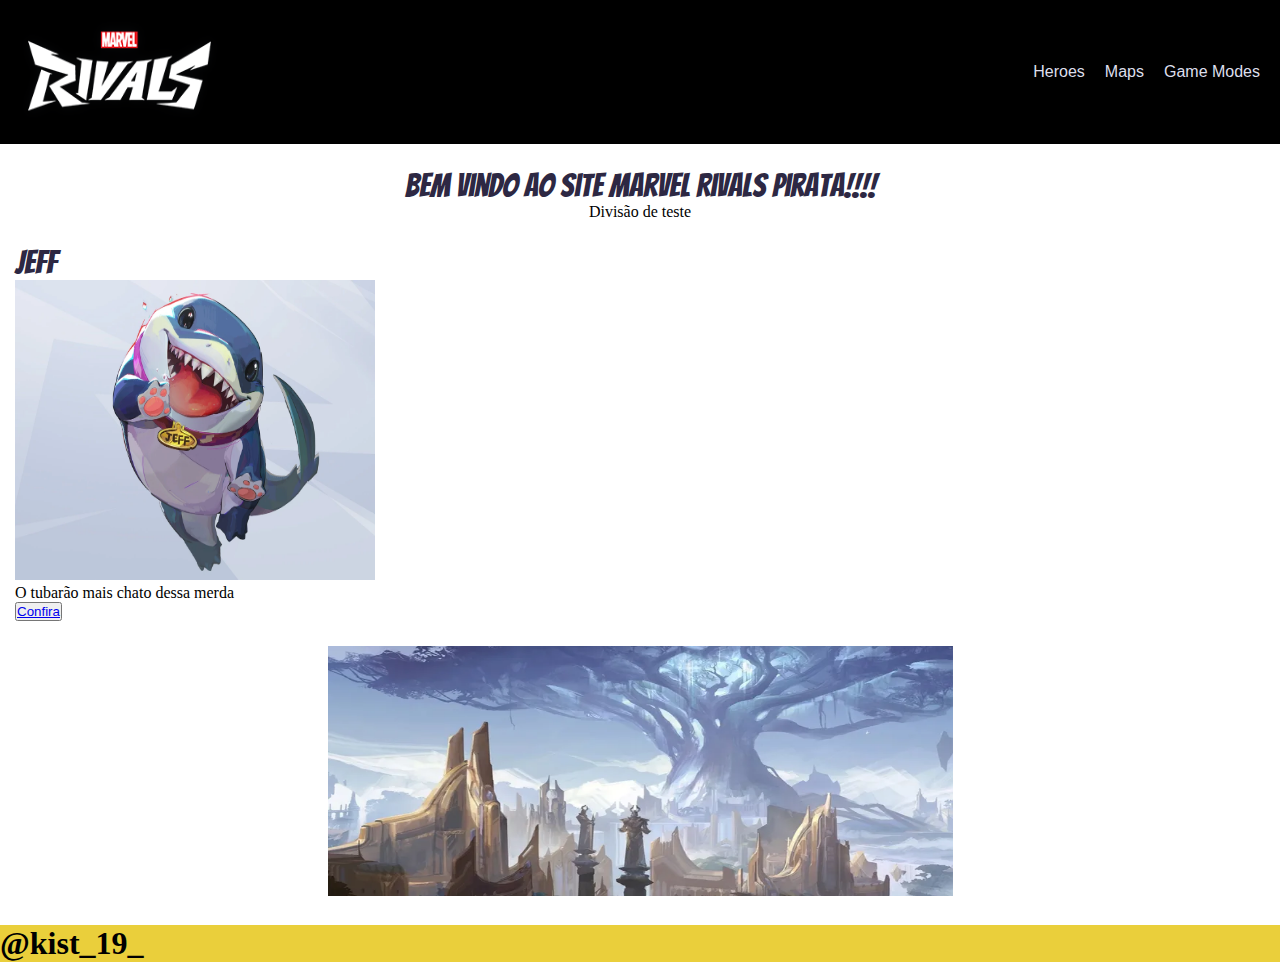
==== heroes.html @ 193b94ff "Commit" ====
<!DOCTYPE html>
<html lang="pt-BR">

<head>
    <meta charset="UTF-8">
    <meta name="viewport" content="width=device-width, initial-scale=1.0">
    <link rel="stylesheet" href="/CSS/style.css">
    <link rel="preconnect" href="https://fonts.googleapis.com">
    <link rel="preconnect" href="https://fonts.gstatic.com" crossorigin>
    <link href="https://fonts.googleapis.com/css2?family=Bangers&display=swap" rel="stylesheet">
    <title>ArthurKist</title>
</head>

<body>
    <header>
        <div>
            <a href="/index.html"><img src="/IMG/Logo-Marvel-Rivals_principal.png" alt="Logo-Rivals" height="100px" width="200px"></a>
        </div>
        <nav>
            <ul>
                <li><a href="/heroes.html">Heroes</a></li>
                <li><a href="/maps.html">Maps</a></li>
                <li><a href="/gameModes.html">Game Modes</a></li>
            </ul>
        </nav>
    </header>
    <div class="div-center">
        <h1>Bem vindo ao site Marvel Rivals pirata!!!!</h1>
        <p>Divisão de teste</p>
    </div>
    <div class="div-index">
        <section>
            <h1>Jeff</h1>
            <img src="/IMG/marvel-rivals_Jeff-The-Land-Shark.webp" alt="Jeff" height="300px" width="360px">
            <p>O tubarão mais chato dessa merda</p>
            <button><a href="/heroes.html">Confira</a></button>
        </section>
    </div>
    <div class="div-center">
        <section>
            <img src="/IMG/Yggsard_Marvel-Rivals.webp" alt="Yggsard" height="250px" width="50%">
        </section>
    </div>
    <footer>
        <h1>@kist_19_</h1>
    </footer>
</body>

</html>
---- CSS/style.css ----
/*#dddfec - white
#2d2843 - dark_blue
#834ba9 - purple
#eacf3b - yellow
#868c9a - gray
#0c0c0f - black
*/

* {
    margin: 0;
    padding: 0;
    box-sizing: border-box;
}

header {
    background-color: rgb(0, 0, 0);
    display: flex;
    /* Cria um layout flexível */
    justify-content: space-between;
    /* Espaça a logo e a navegação nas extremidades */
    align-items: center;
    /* Alinha a logo e a nav verticalmente ao centro */
    padding: 20px;
    /* Adiciona um pouco de espaçamento */
}

footer {
    background-color: #eacf3b;
    position: relative;
}

.div-index {
    margin: 15px;
    margin-top: 25px;
    margin-bottom: 25px;
}

.div-center {
    text-align: center;
    margin: 15px;
    margin-top: 25px;
    margin-bottom: 25px;
}

div h1 {
    font-family: "Bangers", system-ui;
    font-weight: 400;
    font-style: normal;
    color: #2d2843;
}

.logo img {
    max-height: 50px;
    /* Ajusta o tamanho da imagem do logo */
}

nav ul {
    display: flex;
    /* Coloca os itens da nav em linha */
    padding: 0;
    margin: 0;
    list-style: none;
}

nav ul li {
    margin-left: 20px;
    /* Adiciona espaço entre os itens do menu */
}

nav ul li:first-child {
    margin-left: 0;
    /* Remove a margem esquerda do primeiro item */
}

nav a {
    font-family: "Viga", sans-serif;
    font-weight: 400;
    font-style: normal;
    text-decoration: none;
    color: #dddfec;
}
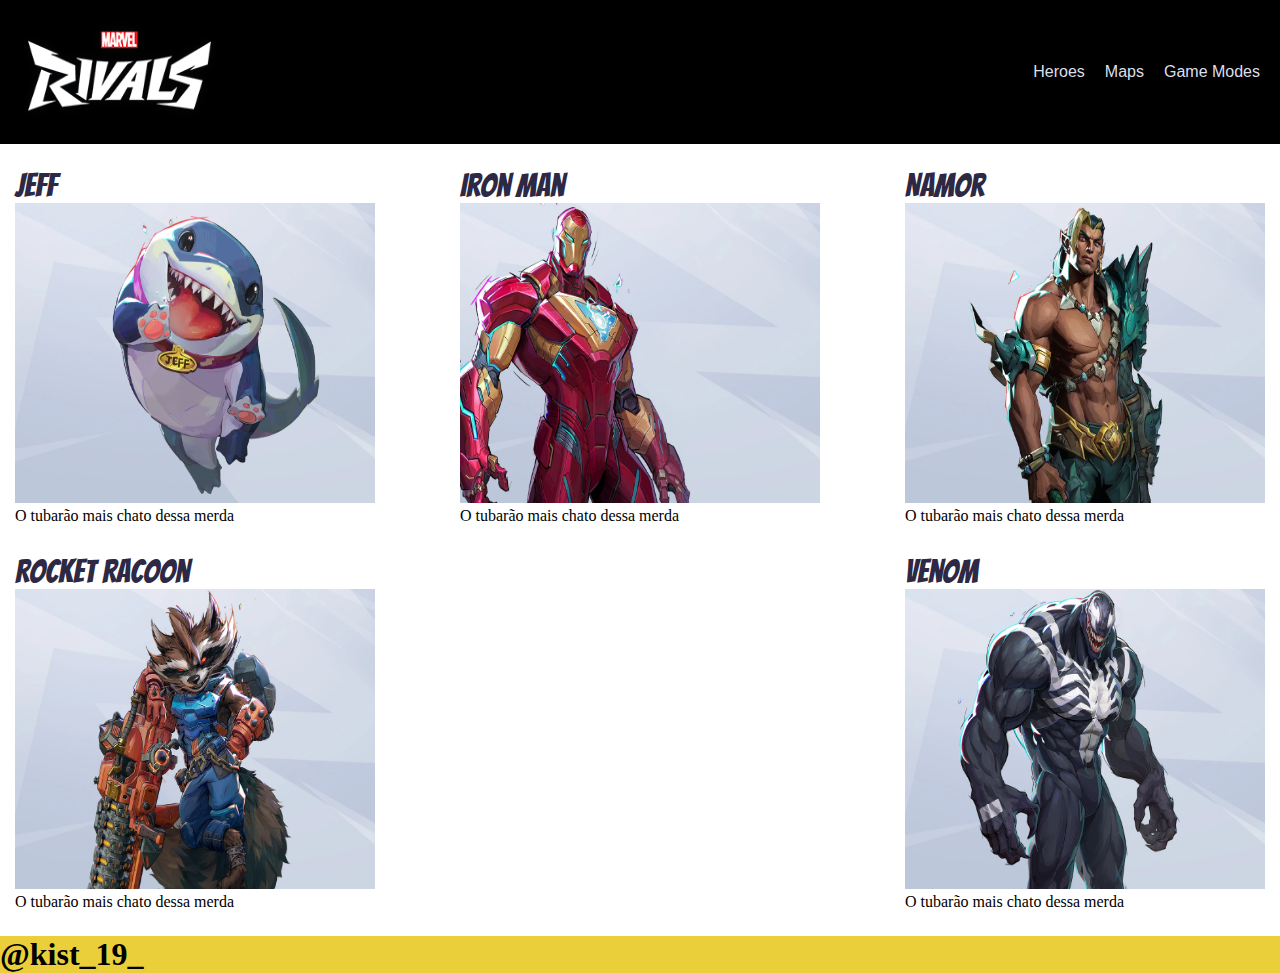
==== commit a848a048: "Commit" ====
--- a/heroes.html
+++ b/heroes.html
@@ -24,21 +24,31 @@
             </ul>
         </nav>
     </header>
-    <div class="div-center">
-        <h1>Bem vindo ao site Marvel Rivals pirata!!!!</h1>
-        <p>Divisão de teste</p>
-    </div>
-    <div class="div-index">
+    <div class="div-flex">
         <section>
             <h1>Jeff</h1>
             <img src="/IMG/marvel-rivals_Jeff-The-Land-Shark.webp" alt="Jeff" height="300px" width="360px">
             <p>O tubarão mais chato dessa merda</p>
-            <button><a href="/heroes.html">Confira</a></button>
         </section>
-    </div>
-    <div class="div-center">
         <section>
-            <img src="/IMG/Yggsard_Marvel-Rivals.webp" alt="Yggsard" height="250px" width="50%">
+            <h1>Iron Man</h1>
+            <img src="/IMG/marvel-rivals_Iron-Man.webp" alt="Jeff" height="300px" width="360px">
+            <p>O tubarão mais chato dessa merda</p>
+        </section>
+        <section>
+            <h1>Namor</h1>
+            <img src="/IMG/marvel-rivals_Namor.webp" alt="Jeff" height="300px" width="360px">
+            <p>O tubarão mais chato dessa merda</p>
+        </section>
+        <section>
+            <h1>Rocket Racoon</h1>
+            <img src="/IMG/marvel-rivals_Rocket_Raccoon.webp" alt="Jeff" height="300px" width="360px">
+            <p>O tubarão mais chato dessa merda</p>
+        </section>
+        <section>
+            <h1>Venom</h1>
+            <img src="/IMG/marvel-rivals_Venom.webp" alt="Jeff" height="300px" width="360px">
+            <p>O tubarão mais chato dessa merda</p>
         </section>
     </div>
     <footer>
--- a/CSS/style.css
+++ b/CSS/style.css
@@ -41,7 +41,15 @@
     margin-top: 25px;
     margin-bottom: 25px;
 }
-
+.div-flex{
+    margin: 15px;
+    margin-top: 25px;
+    margin-bottom: 25px;
+    display: flex;
+    flex-wrap: wrap;
+    justify-content: space-between;
+    gap: 30px;
+}
 div h1 {
     font-family: "Bangers", system-ui;
     font-weight: 400;
